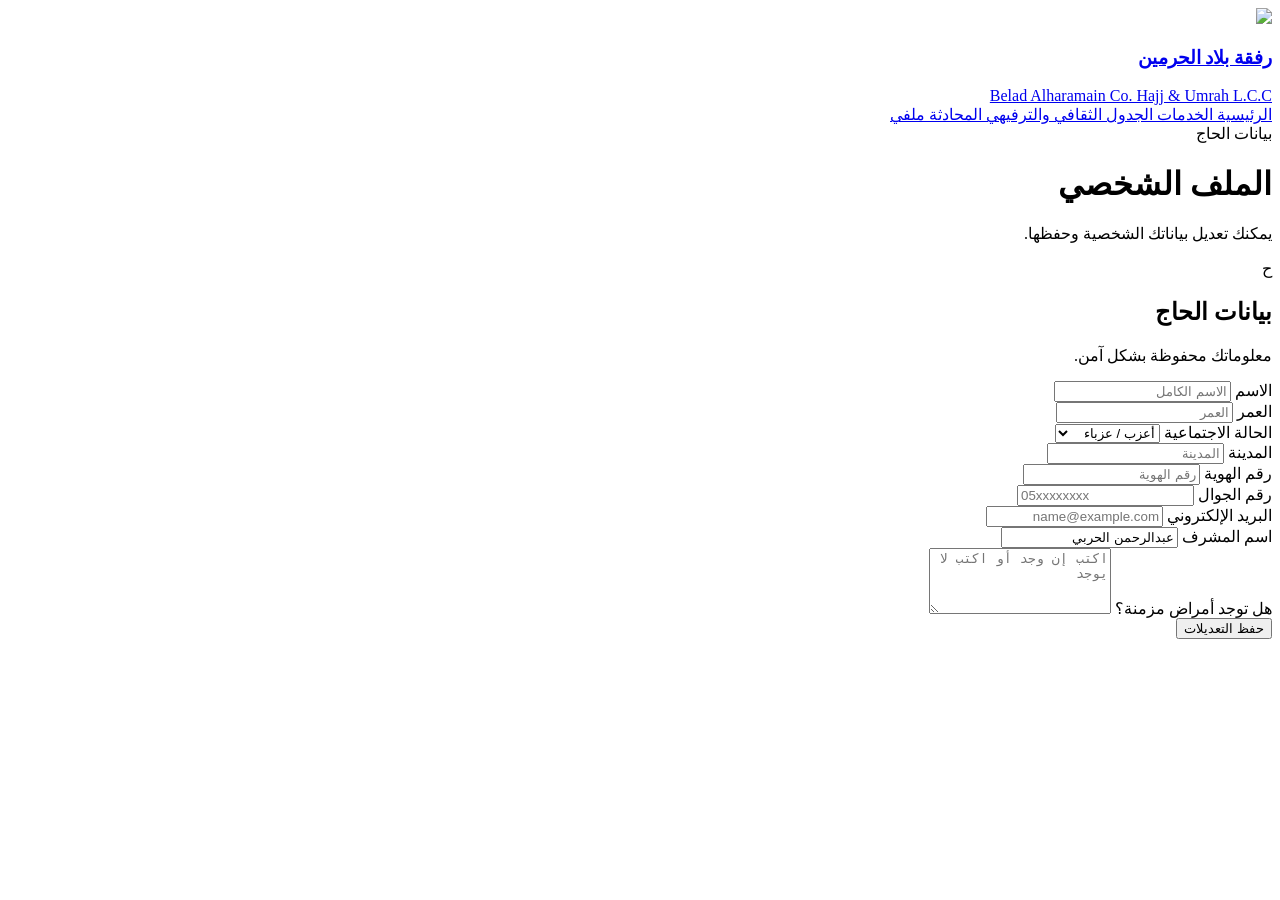
==== account.html @ a8fb135e "Add files via upload" ====
<!DOCTYPE html>
<html lang="ar" dir="rtl">

<head>

<meta charset="UTF-8">

<meta name="viewport"
content="width=device-width, initial-scale=1.0">

<title>ملفي الشخصي</title>

<link rel="stylesheet"
href="css/style.css">

</head>


<body>


<header class="navbar">

<div class="nav-container">

<a href="index.html"
class="logo-area">

<img src="images/logo.png">

<div>
<h3>رفقة بلاد الحرمين</h3>

<span>
Belad Alharamain Co. Hajj & Umrah L.C.C
</span>

</div>

</a>


<nav class="nav-links">

<a href="index.html">
الرئيسية
</a>

<a href="services.html">
الخدمات
</a>

<a href="schedule.html">
الجدول
</a>

<a href="cultural.html">
الثقافي والترفيهي
</a>

<a href="chat.html">
المحادثة
</a>

<a href="account.html"
class="active">
ملفي
</a>

</nav>

</div>

</header>



<main class="page-container">


<div class="page-heading">

<span>
بيانات الحاج
</span>

<h1>
الملف الشخصي
</h1>

<p>
يمكنك تعديل بياناتك الشخصية وحفظها.
</p>

</div>



<div class="profile-card">


<div class="profile-header">

<div class="profile-avatar">
ح
</div>

<div>

<h2>
بيانات الحاج
</h2>

<p>
معلوماتك محفوظة بشكل آمن.
</p>

</div>

</div>



<form id="profileForm">


<div class="form-grid">


<div>

<label>
الاسم
</label>

<input
type="text"
name="name"
placeholder="الاسم الكامل"
required
>

</div>



<div>

<label>
العمر
</label>

<input
type="number"
name="age"
placeholder="العمر"
>

</div>



<div>

<label>
الحالة الاجتماعية
</label>

<select name="marital">

<option>
أعزب / عزباء
</option>

<option>
متزوج / متزوجة
</option>

<option>
مطلق / مطلقة
</option>

<option>
أرمل / أرملة
</option>

</select>

</div>



<div>

<label>
المدينة
</label>

<input
type="text"
name="city"
placeholder="المدينة"
>

</div>



<div>

<label>
رقم الهوية
</label>

<input
type="text"
name="nationalId"
placeholder="رقم الهوية"
>

</div>



<div>

<label>
رقم الجوال
</label>

<input
type="tel"
name="phone"
placeholder="05xxxxxxxx"
>

</div>



<div>

<label>
البريد الإلكتروني
</label>

<input
type="email"
name="email"
placeholder="name@example.com"
>

</div>



<div>

<label>
اسم المشرف
</label>

<input
type="text"
name="supervisor"
value="عبدالرحمن الحربي"
>

</div>



<div class="full-field">

<label>
هل توجد أمراض مزمنة؟
</label>

<textarea
name="chronic"
rows="4"
placeholder="اكتب إن وجد أو اكتب لا يوجد"></textarea>

</div>


</div>



<button class="main-button"
type="submit">

حفظ التعديلات

</button>


</form>

</div>


</main>


<script src="js/app.js"></script>

</body>

</html>
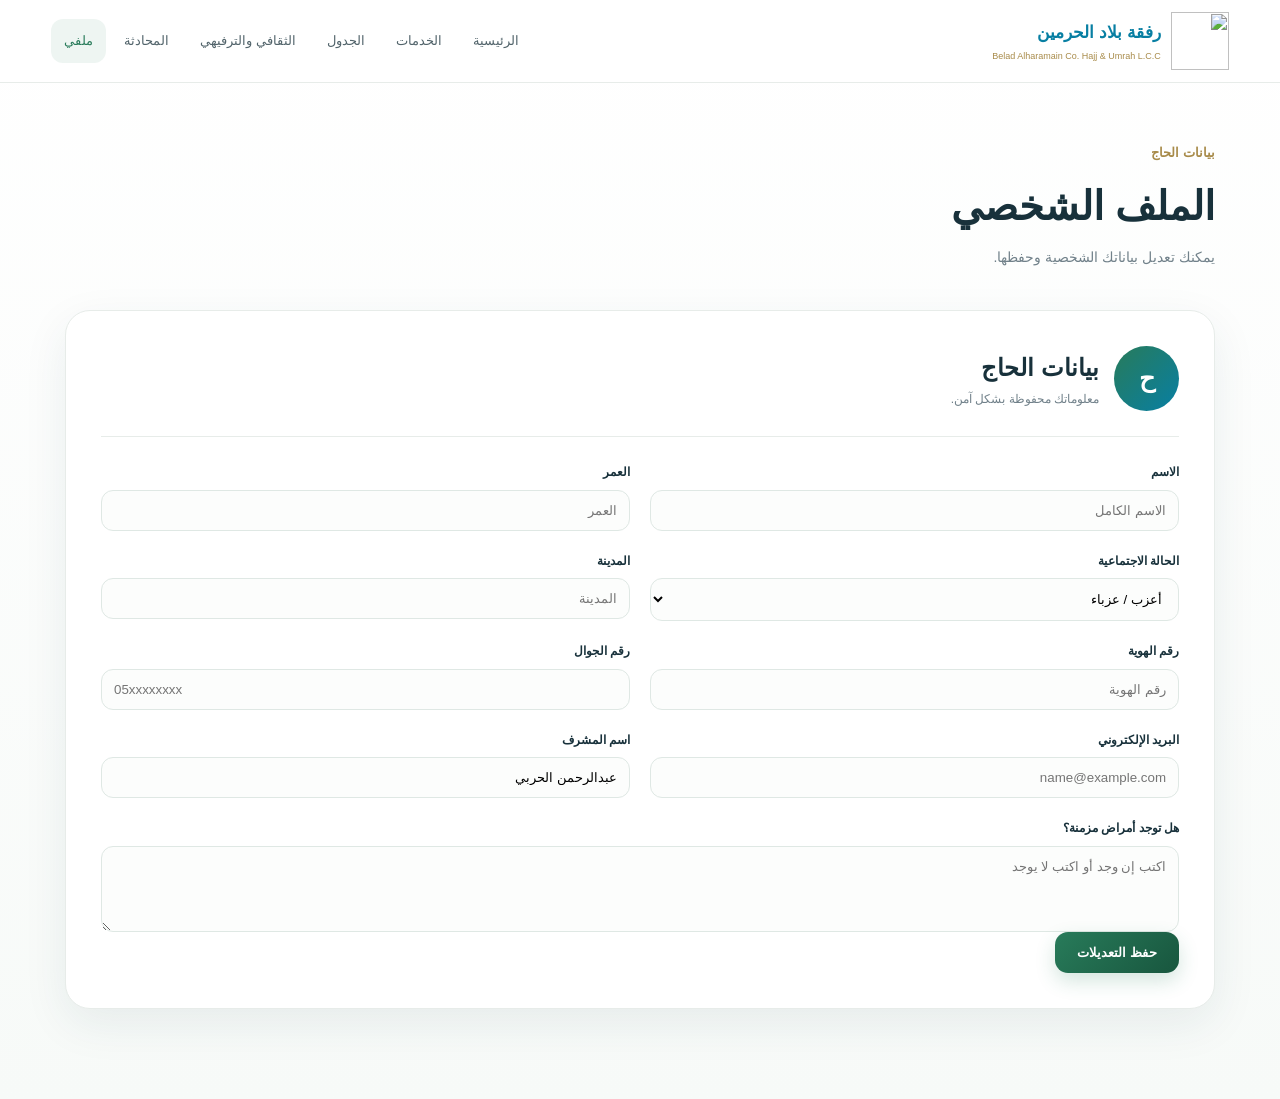
==== commit 4a2a5b78: "Update account.html" ====
--- a/account.html
+++ b/account.html
@@ -11,7 +11,7 @@
 <title>ملفي الشخصي</title>
 
 <link rel="stylesheet"
-href="css/style.css">
+href="style.css">
 
 </head>
 
@@ -308,4 +308,4 @@
 
 </body>
 
-</html>+</html>
--- a/style.css
+++ b/style.css
@@ -0,0 +1,3640 @@
+@import url('https://fonts.googleapis.com/css2?family=Cairo:wght@400;500;600;700;800&display=swap');
+
+
+:root {
+
+    --blue: #087fa3;
+    --blue-dark: #05637d;
+
+    --green: #287b5a;
+    --green-dark: #18563e;
+
+    --gold: #a88b4a;
+    --gold-light: #d7bd78;
+
+    --cream: #faf8f1;
+    --white: #ffffff;
+
+    --text: #18313b;
+    --muted: #71818a;
+
+    --border: #e7ece9;
+
+    --shadow:
+        0 15px 45px rgba(20, 70, 75, 0.08);
+
+    --radius: 22px;
+
+}
+
+
+
+* {
+
+    margin: 0;
+
+    padding: 0;
+
+    box-sizing: border-box;
+
+}
+
+
+
+html {
+
+    scroll-behavior: smooth;
+
+}
+
+
+
+body {
+
+    font-family: 'Cairo', sans-serif;
+
+    background:
+        linear-gradient(
+            180deg,
+            #ffffff 0%,
+            #f7faf8 100%
+        );
+
+    color: var(--text);
+
+    line-height: 1.8;
+
+}
+
+
+
+a {
+
+    text-decoration: none;
+
+    color: inherit;
+
+}
+
+
+
+button,
+input,
+textarea,
+select {
+
+    font-family: inherit;
+
+}
+
+
+
+button {
+
+    cursor: pointer;
+
+}
+
+
+
+/* =========================
+   TOP BAR
+========================= */
+
+.top-bar {
+
+    background:
+        linear-gradient(
+            90deg,
+            var(--green-dark),
+            var(--blue-dark)
+        );
+
+    color: white;
+
+    padding: 8px 6%;
+
+    display: flex;
+
+    justify-content: space-between;
+
+    font-size: 12px;
+
+}
+
+
+
+/* =========================
+   NAVBAR
+========================= */
+
+.navbar {
+
+    background:
+        rgba(255,255,255,.94);
+
+    backdrop-filter:
+        blur(15px);
+
+    border-bottom:
+        1px solid var(--border);
+
+    position: sticky;
+
+    top: 0;
+
+    z-index: 100;
+
+}
+
+
+
+.nav-container {
+
+    width: min(1250px, 92%);
+
+    margin: auto;
+
+    min-height: 82px;
+
+    display: flex;
+
+    align-items: center;
+
+    justify-content: space-between;
+
+    gap: 30px;
+
+}
+
+
+
+.logo-area {
+
+    display: flex;
+
+    align-items: center;
+
+    gap: 10px;
+
+    min-width: 260px;
+
+}
+
+
+
+.logo-area img {
+
+    width: 58px;
+
+    height: 58px;
+
+    object-fit: contain;
+
+}
+
+
+
+.logo-area h3 {
+
+    color: var(--blue);
+
+    font-size: 17px;
+
+}
+
+
+
+.logo-area span {
+
+    display: block;
+
+    color: var(--gold);
+
+    font-size: 9px;
+
+    direction: ltr;
+
+}
+
+
+
+.nav-links {
+
+    display: flex;
+
+    align-items: center;
+
+    gap: 5px;
+
+}
+
+
+
+.nav-links a {
+
+    padding: 10px 13px;
+
+    border-radius: 12px;
+
+    color: #52646b;
+
+    font-size: 13px;
+
+    transition: .25s;
+
+}
+
+
+
+.nav-links a:hover,
+.nav-links a.active {
+
+    background:
+        rgba(40,123,90,.08);
+
+    color: var(--green);
+
+}
+
+
+
+.profile-button {
+
+    background: var(--green);
+
+    color: white;
+
+    padding: 10px 17px;
+
+    border-radius: 12px;
+
+    font-size: 13px;
+
+}
+
+
+
+.menu-button {
+
+    display: none;
+
+    border: 0;
+
+    background: var(--green);
+
+    color: white;
+
+    border-radius: 12px;
+
+    padding: 8px 12px;
+
+    font-size: 20px;
+
+}
+
+
+
+/* =========================
+   HERO
+========================= */
+
+.hero {
+
+    width: min(1250px, 92%);
+
+    margin: 45px auto 70px;
+
+    min-height: 570px;
+
+    border-radius: 35px;
+
+    padding: 70px;
+
+    display: grid;
+
+    grid-template-columns: 1.4fr .8fr;
+
+    align-items: center;
+
+    gap: 60px;
+
+    overflow: hidden;
+
+    position: relative;
+
+    background:
+
+        radial-gradient(
+            circle at 85% 15%,
+            rgba(168,139,74,.22),
+            transparent 30%
+        ),
+
+        linear-gradient(
+            135deg,
+            #f5faf8,
+            #ffffff
+        );
+
+    border:
+        1px solid #e4ece8;
+
+}
+
+
+
+.hero::before {
+
+    content: "";
+
+    position: absolute;
+
+    width: 300px;
+
+    height: 300px;
+
+    border-radius: 50%;
+
+    border:
+        1px solid rgba(168,139,74,.18);
+
+    top: -100px;
+
+    left: -100px;
+
+}
+
+
+
+.hero-content {
+
+    position: relative;
+
+    z-index: 2;
+
+}
+
+
+
+.hero-badge {
+
+    display: inline-block;
+
+    background:
+        rgba(40,123,90,.09);
+
+    color: var(--green);
+
+    padding: 7px 15px;
+
+    border-radius: 30px;
+
+    font-size: 12px;
+
+    font-weight: 700;
+
+    margin-bottom: 18px;
+
+}
+
+
+
+.hero h1 {
+
+    font-size: clamp(40px, 5vw, 68px);
+
+    line-height: 1.25;
+
+    color: var(--text);
+
+    margin-bottom: 20px;
+
+    letter-spacing: -2px;
+
+}
+
+
+
+.hero h1 span {
+
+    color: var(--blue);
+
+}
+
+
+
+.hero p {
+
+    color: var(--muted);
+
+    max-width: 650px;
+
+    font-size: 16px;
+
+}
+
+
+
+.hero-buttons {
+
+    display: flex;
+
+    gap: 12px;
+
+    margin-top: 30px;
+
+}
+
+
+
+.main-button,
+.secondary-button,
+.green-button,
+.gold-button,
+.light-button {
+
+    display: inline-flex;
+
+    align-items: center;
+
+    justify-content: center;
+
+    border: 0;
+
+    padding: 13px 22px;
+
+    border-radius: 13px;
+
+    font-size: 13px;
+
+    font-weight: 700;
+
+    transition: .25s;
+
+}
+
+
+
+.main-button {
+
+    background:
+        linear-gradient(
+            135deg,
+            var(--green),
+            var(--green-dark)
+        );
+
+    color: white;
+
+    box-shadow:
+        0 8px 20px rgba(40,123,90,.2);
+
+}
+
+
+
+.main-button:hover {
+
+    transform: translateY(-3px);
+
+    box-shadow:
+        0 13px 25px rgba(40,123,90,.25);
+
+}
+
+
+
+.secondary-button {
+
+    border:
+        1px solid #dce7e3;
+
+    background: white;
+
+    color: var(--green);
+
+}
+
+
+
+.green-button {
+
+    background: var(--green);
+
+    color: white;
+
+    width: 100%;
+
+}
+
+
+
+.gold-button {
+
+    background: var(--gold);
+
+    color: white;
+
+}
+
+
+
+.light-button {
+
+    background: #edf6f3;
+
+    color: var(--green);
+
+}
+
+
+
+/* =========================
+   HERO CARD
+========================= */
+
+.hero-card {
+
+    background: white;
+
+    border:
+        1px solid #e9eeec;
+
+    box-shadow:
+        var(--shadow);
+
+    border-radius: 30px;
+
+    padding: 35px;
+
+    text-align: center;
+
+    position: relative;
+
+}
+
+
+
+.hero-circle {
+
+    width: 150px;
+
+    height: 150px;
+
+    margin: auto;
+
+    border-radius: 50%;
+
+    background:
+        #f7f5ed;
+
+    display: flex;
+
+    align-items: center;
+
+    justify-content: center;
+
+    border:
+        1px solid rgba(168,139,74,.35);
+
+}
+
+
+
+.hero-circle img {
+
+    width: 125px;
+
+}
+
+
+
+.small-badge {
+
+    display: inline-block;
+
+    background: #eef7f3;
+
+    color: var(--green);
+
+    padding: 5px 12px;
+
+    border-radius: 30px;
+
+    font-size: 11px;
+
+    margin-top: 18px;
+
+}
+
+
+
+.hero-card h2 {
+
+    margin-top: 10px;
+
+    color: var(--green);
+
+}
+
+
+
+.hero-card p {
+
+    font-size: 13px;
+
+    color: var(--muted);
+
+    margin: 10px 0 20px;
+
+}
+
+
+
+.statistics {
+
+    display: flex;
+
+    gap: 10px;
+
+    margin-top: 35px;
+
+}
+
+
+
+.stat-box {
+
+    background: white;
+
+    border:
+        1px solid var(--border);
+
+    padding: 10px 17px;
+
+    border-radius: 15px;
+
+}
+
+
+
+.stat-box strong {
+
+    display: block;
+
+    color: var(--blue);
+
+    font-size: 20px;
+
+}
+
+
+
+.stat-box span {
+
+    color: var(--muted);
+
+    font-size: 10px;
+
+}
+
+
+
+/* =========================
+   SECTIONS
+========================= */
+
+.section {
+
+    width: min(1250px, 92%);
+
+    margin: 90px auto;
+
+}
+
+
+
+.section-title {
+
+    display: flex;
+
+    align-items: end;
+
+    justify-content: space-between;
+
+    gap: 30px;
+
+    margin-bottom: 35px;
+
+}
+
+
+
+.section-title span,
+.page-heading > span {
+
+    color: var(--gold);
+
+    font-size: 13px;
+
+    font-weight: 800;
+
+}
+
+
+
+.section-title h2 {
+
+    font-size: 31px;
+
+    color: var(--text);
+
+}
+
+
+
+.section-title p {
+
+    color: var(--muted);
+
+    font-size: 13px;
+
+}
+
+
+
+/* =========================
+   SERVICE CARDS
+========================= */
+
+.services-grid {
+
+    display: grid;
+
+    grid-template-columns:
+        repeat(3, 1fr);
+
+    gap: 18px;
+
+}
+
+
+
+.service-card {
+
+    background: white;
+
+    border:
+        1px solid var(--border);
+
+    border-radius: var(--radius);
+
+    padding: 28px;
+
+    transition: .3s;
+
+    position: relative;
+
+    overflow: hidden;
+
+}
+
+
+
+.service-card::after {
+
+    content: "";
+
+    position: absolute;
+
+    width: 100px;
+
+    height: 100px;
+
+    border-radius: 50%;
+
+    background:
+        rgba(8,127,163,.05);
+
+    left: -30px;
+
+    bottom: -30px;
+
+}
+
+
+
+.service-card:hover {
+
+    transform:
+        translateY(-7px);
+
+    box-shadow:
+        var(--shadow);
+
+    border-color:
+        rgba(40,123,90,.2);
+
+}
+
+
+
+.service-icon {
+
+    width: 55px;
+
+    height: 55px;
+
+    border-radius: 16px;
+
+    background: #eef7f4;
+
+    display: flex;
+
+    align-items: center;
+
+    justify-content: center;
+
+    font-size: 25px;
+
+    margin-bottom: 18px;
+
+}
+
+
+
+.service-card h3 {
+
+    font-size: 18px;
+
+    margin-bottom: 8px;
+
+}
+
+
+
+.service-card p {
+
+    color: var(--muted);
+
+    font-size: 13px;
+
+    margin-bottom: 15px;
+
+}
+
+
+
+.service-card a {
+
+    color: var(--blue);
+
+    font-weight: 700;
+
+    font-size: 12px;
+
+}
+
+
+
+/* =========================
+   PACKAGES
+========================= */
+
+.packages-section {
+
+    background:
+        linear-gradient(
+            135deg,
+            #f3f8f6,
+            #fbfaf5
+        );
+
+    padding: 55px;
+
+    border-radius: 32px;
+
+}
+
+
+
+.packages-grid {
+
+    display: grid;
+
+    grid-template-columns:
+        repeat(3, 1fr);
+
+    gap: 20px;
+
+}
+
+
+
+.package-card {
+
+    background: white;
+
+    border:
+        1px solid #e5eae7;
+
+    border-radius: 25px;
+
+    padding: 30px;
+
+    position: relative;
+
+    transition: .3s;
+
+}
+
+
+
+.package-card:hover {
+
+    transform:
+        translateY(-7px);
+
+    box-shadow:
+        var(--shadow);
+
+}
+
+
+
+.featured-package {
+
+    border:
+        2px solid var(--gold);
+
+    transform:
+        translateY(-8px);
+
+}
+
+
+
+.featured-package:hover {
+
+    transform:
+        translateY(-14px);
+
+}
+
+
+
+.package-tag {
+
+    display: inline-block;
+
+    color: var(--green);
+
+    background: #edf7f3;
+
+    padding: 5px 11px;
+
+    border-radius: 20px;
+
+    font-size: 10px;
+
+}
+
+
+
+.featured-label {
+
+    position: absolute;
+
+    top: 18px;
+
+    left: 18px;
+
+    color: var(--gold);
+
+    font-size: 10px;
+
+    font-weight: 800;
+
+}
+
+
+
+.package-card h3 {
+
+    font-size: 23px;
+
+    margin: 18px 0;
+
+}
+
+
+
+.package-price {
+
+    font-size: 32px;
+
+    font-weight: 800;
+
+    color: var(--blue);
+
+    margin-bottom: 20px;
+
+}
+
+
+
+.package-price small {
+
+    font-size: 12px;
+
+    color: var(--muted);
+
+}
+
+
+
+.package-card ul {
+
+    list-style: none;
+
+    color: var(--muted);
+
+    font-size: 13px;
+
+}
+
+
+
+.package-card li {
+
+    padding: 7px 0;
+
+}
+
+
+
+.package-button {
+
+    display: block;
+
+    text-align: center;
+
+    background: #f0f6f4;
+
+    color: var(--green);
+
+    border-radius: 12px;
+
+    padding: 11px;
+
+    margin-top: 20px;
+
+    font-size: 12px;
+
+    font-weight: 700;
+
+}
+
+
+
+.main-package-button {
+
+    background: var(--green);
+
+    color: white;
+
+}
+
+
+
+/* =========================
+   PAGE
+========================= */
+
+.page-container {
+
+    width: min(1150px, 92%);
+
+    margin: 55px auto 90px;
+
+}
+
+
+
+.page-heading {
+
+    margin-bottom: 40px;
+
+}
+
+
+
+.page-heading h1 {
+
+    font-size: 40px;
+
+    margin: 3px 0;
+
+}
+
+
+
+.page-heading p {
+
+    color: var(--muted);
+
+    font-size: 14px;
+
+}
+
+
+
+/* =========================
+   LARGE SERVICES
+========================= */
+
+.service-large-grid {
+
+    display: grid;
+
+    grid-template-columns:
+        repeat(3, 1fr);
+
+    gap: 20px;
+
+}
+
+
+
+.service-large-card {
+
+    background: white;
+
+    border:
+        1px solid var(--border);
+
+    border-radius: 25px;
+
+    padding: 28px;
+
+    transition: .3s;
+
+}
+
+
+
+.service-large-card:hover {
+
+    transform:
+        translateY(-7px);
+
+    box-shadow:
+        var(--shadow);
+
+}
+
+
+
+.large-icon {
+
+    width: 65px;
+
+    height: 65px;
+
+    border-radius: 20px;
+
+    background: #f0f7f4;
+
+    display: flex;
+
+    align-items: center;
+
+    justify-content: center;
+
+    font-size: 30px;
+
+    margin-bottom: 20px;
+
+}
+
+
+
+.service-large-card h2 {
+
+    font-size: 20px;
+
+}
+
+
+
+.service-large-card p {
+
+    color: var(--muted);
+
+    font-size: 13px;
+
+    min-height: 80px;
+
+}
+
+
+
+.service-large-card button,
+.service-large-card > a {
+
+    display: block;
+
+    width: 100%;
+
+    border: 0;
+
+    background: #edf6f3;
+
+    color: var(--green);
+
+    padding: 11px;
+
+    border-radius: 12px;
+
+    text-align: center;
+
+    font-weight: 700;
+
+    font-size: 12px;
+
+}
+
+
+
+/* =========================
+   TIMELINE
+========================= */
+
+.journey-progress {
+
+    background: white;
+
+    padding: 28px;
+
+    border-radius: 25px;
+
+    border: 1px solid var(--border);
+
+    margin-bottom: 45px;
+
+}
+
+
+
+.progress-top {
+
+    display: flex;
+
+    justify-content: space-between;
+
+    align-items: center;
+
+}
+
+
+
+.progress-top span {
+
+    color: var(--gold);
+
+    font-size: 12px;
+
+}
+
+
+
+.progress-top h2 {
+
+    font-size: 18px;
+
+}
+
+
+
+.progress-top strong {
+
+    color: var(--green);
+
+    font-size: 28px;
+
+}
+
+
+
+.progress-line {
+
+    height: 8px;
+
+    background: #edf0ee;
+
+    border-radius: 20px;
+
+    margin: 20px 0;
+
+    overflow: hidden;
+
+}
+
+
+
+.progress-line span {
+
+    display: block;
+
+    height: 100%;
+
+    background:
+        linear-gradient(
+            90deg,
+            var(--blue),
+            var(--green)
+        );
+
+    border-radius: 20px;
+
+}
+
+
+
+.journey-steps {
+
+    display: flex;
+
+    justify-content: space-between;
+
+}
+
+
+
+.journey-step {
+
+    text-align: center;
+
+    color: var(--muted);
+
+    font-size: 11px;
+
+}
+
+
+
+.journey-step div {
+
+    width: 30px;
+
+    height: 30px;
+
+    border-radius: 50%;
+
+    background: #edf1ef;
+
+    display: flex;
+
+    align-items: center;
+
+    justify-content: center;
+
+    margin: auto auto 5px;
+
+}
+
+
+
+.journey-step.done div,
+.active-step div {
+
+    background: var(--green);
+
+    color: white;
+
+}
+
+
+
+.timeline {
+
+    position: relative;
+
+    max-width: 850px;
+
+    margin: auto;
+
+}
+
+
+
+.timeline::before {
+
+    content: "";
+
+    position: absolute;
+
+    right: 19px;
+
+    top: 10px;
+
+    bottom: 10px;
+
+    width: 2px;
+
+    background: #dce8e4;
+
+}
+
+
+
+.timeline-item {
+
+    display: flex;
+
+    gap: 25px;
+
+    margin-bottom: 30px;
+
+    position: relative;
+
+}
+
+
+
+.timeline-dot {
+
+    min-width: 40px;
+
+    height: 40px;
+
+    border-radius: 50%;
+
+    background: white;
+
+    border: 2px solid #dce8e4;
+
+    display: flex;
+
+    align-items: center;
+
+    justify-content: center;
+
+    z-index: 2;
+
+}
+
+
+
+.timeline-item.completed .timeline-dot {
+
+    background: var(--green);
+
+    border-color: var(--green);
+
+    color: white;
+
+}
+
+
+
+.timeline-item.current .timeline-dot {
+
+    background: var(--gold);
+
+    border-color: var(--gold);
+
+    color: white;
+
+}
+
+
+
+.timeline-content {
+
+    flex: 1;
+
+    background: white;
+
+    border: 1px solid var(--border);
+
+    border-radius: 20px;
+
+    padding: 20px;
+
+}
+
+
+
+.timeline-time {
+
+    color: var(--gold);
+
+    font-size: 12px;
+
+    font-weight: 800;
+
+}
+
+
+
+.timeline-content h3 {
+
+    font-size: 18px;
+
+}
+
+
+
+.timeline-content p {
+
+    color: var(--muted);
+
+    font-size: 13px;
+
+}
+
+
+
+.timeline-tag {
+
+    display: inline-block;
+
+    background: #edf6f3;
+
+    color: var(--green);
+
+    border-radius: 20px;
+
+    padding: 3px 10px;
+
+    font-size: 10px;
+
+}
+
+
+
+.current-tag {
+
+    background: #fbf3df;
+
+    color: var(--gold);
+
+}
+
+
+
+.timeline-link {
+
+    color: var(--blue);
+
+    font-size: 12px;
+
+    font-weight: 700;
+
+}
+
+
+
+/* =========================
+   CHAT
+========================= */
+
+.chat-container {
+
+    background: white;
+
+    border: 1px solid var(--border);
+
+    border-radius: 25px;
+
+    overflow: hidden;
+
+    display: grid;
+
+    grid-template-columns: 280px 1fr;
+
+    min-height: 620px;
+
+    box-shadow: var(--shadow);
+
+}
+
+
+
+.chat-sidebar {
+
+    border-left: 1px solid var(--border);
+
+    background: #f8faf9;
+
+}
+
+
+
+.chat-person {
+
+    display: flex;
+
+    align-items: center;
+
+    gap: 12px;
+
+    padding: 20px;
+
+    border-bottom: 1px solid var(--border);
+
+    cursor: pointer;
+
+}
+
+
+
+.chat-person:hover,
+.active-chat {
+
+    background: white;
+
+}
+
+
+
+.person-avatar {
+
+    width: 45px;
+
+    height: 45px;
+
+    border-radius: 50%;
+
+    background: #edf6f3;
+
+    display: flex;
+
+    align-items: center;
+
+    justify-content: center;
+
+}
+
+
+
+.chat-person strong {
+
+    display: block;
+
+    font-size: 13px;
+
+}
+
+
+
+.chat-person small {
+
+    color: var(--muted);
+
+    font-size: 10px;
+
+}
+
+
+
+.chat-window {
+
+    display: flex;
+
+    flex-direction: column;
+
+}
+
+
+
+.chat-header {
+
+    padding: 18px 25px;
+
+    border-bottom: 1px solid var(--border);
+
+    display: flex;
+
+    align-items: center;
+
+    gap: 12px;
+
+}
+
+
+
+.chat-header strong {
+
+    display: block;
+
+}
+
+
+
+.chat-header small {
+
+    color: var(--green);
+
+    font-size: 10px;
+
+}
+
+
+
+.messages {
+
+    flex: 1;
+
+    padding: 25px;
+
+    overflow-y: auto;
+
+    background:
+        radial-gradient(
+            circle at 10% 20%,
+            #f2f8f5,
+            transparent 25%
+        );
+
+}
+
+
+
+.message {
+
+    max-width: 70%;
+
+    padding: 12px 16px;
+
+    border-radius: 18px;
+
+    margin-bottom: 15px;
+
+    font-size: 13px;
+
+    animation:
+        messageIn .3s ease;
+
+}
+
+
+
+@keyframes messageIn {
+
+    from {
+
+        opacity: 0;
+
+        transform: translateY(10px);
+
+    }
+
+    to {
+
+        opacity: 1;
+
+        transform: translateY(0);
+
+    }
+
+}
+
+
+
+.bot-message {
+
+    background: white;
+
+    border: 1px solid var(--border);
+
+    border-bottom-right-radius: 5px;
+
+}
+
+
+
+.user-message {
+
+    background: var(--green);
+
+    color: white;
+
+    margin-right: auto;
+
+    border-bottom-left-radius: 5px;
+
+}
+
+
+
+.chat-input {
+
+    display: flex;
+
+    gap: 10px;
+
+    padding: 18px;
+
+    border-top: 1px solid var(--border);
+
+}
+
+
+
+.chat-input input {
+
+    flex: 1;
+
+    border: 1px solid #dfe7e4;
+
+    padding: 12px 15px;
+
+    border-radius: 13px;
+
+    outline: none;
+
+}
+
+
+
+.chat-input input:focus {
+
+    border-color: var(--green);
+
+}
+
+
+
+.chat-input button {
+
+    background: var(--green);
+
+    color: white;
+
+    border: 0;
+
+    padding: 0 25px;
+
+    border-radius: 13px;
+
+}
+
+
+
+/* =========================
+   CULTURAL
+========================= */
+
+.cultural-layout {
+
+    display: grid;
+
+    grid-template-columns: 1.5fr .7fr;
+
+    gap: 25px;
+
+}
+
+
+
+.quiz-card,
+.lottery-card {
+
+    background: white;
+
+    border: 1px solid var(--border);
+
+    border-radius: 25px;
+
+    padding: 30px;
+
+}
+
+
+
+.quiz-title span {
+
+    color: var(--gold);
+
+    font-size: 12px;
+
+    font-weight: 800;
+
+}
+
+
+
+.quiz-title h2 {
+
+    font-size: 27px;
+
+    margin-bottom: 25px;
+
+}
+
+
+
+.question-box {
+
+    border: 1px solid var(--border);
+
+    border-radius: 18px;
+
+    padding: 20px;
+
+    margin-bottom: 15px;
+
+}
+
+
+
+.question-box > span {
+
+    color: var(--blue);
+
+    font-size: 11px;
+
+    font-weight: 800;
+
+}
+
+
+
+.question-box h3 {
+
+    font-size: 15px;
+
+    margin: 5px 0 15px;
+
+}
+
+
+
+.question-box label {
+
+    display: block;
+
+    background: #fafcfb;
+
+    border: 1px solid #eef2f0;
+
+    padding: 10px 12px;
+
+    border-radius: 10px;
+
+    margin-top: 7px;
+
+    font-size: 12px;
+
+    cursor: pointer;
+
+}
+
+
+
+.question-box label:hover {
+
+    border-color: var(--green);
+
+    background: #f3f9f6;
+
+}
+
+
+
+.question-box input {
+
+    accent-color: var(--green);
+
+}
+
+
+
+.quiz-result {
+
+    margin-top: 15px;
+
+}
+
+
+
+.result-success {
+
+    padding: 18px;
+
+    border-radius: 15px;
+
+    background: #eef8f2;
+
+    color: var(--green);
+
+}
+
+
+
+.lottery-card {
+
+    text-align: center;
+
+    background:
+        linear-gradient(
+            150deg,
+            #fffdf7,
+            #f6f8f5
+        );
+
+}
+
+
+
+.lottery-card > span {
+
+    color: var(--gold);
+
+    font-weight: 800;
+
+    font-size: 12px;
+
+}
+
+
+
+.lottery-card h2 {
+
+    margin-top: 10px;
+
+}
+
+
+
+.lottery-card p {
+
+    color: var(--muted);
+
+    font-size: 13px;
+
+}
+
+
+
+.lottery-number {
+
+    width: 150px;
+
+    height: 150px;
+
+    border-radius: 50%;
+
+    background: white;
+
+    border: 5px solid #e7d8aa;
+
+    display: flex;
+
+    align-items: center;
+
+    justify-content: center;
+
+    margin: 30px auto;
+
+    font-size: 35px;
+
+    font-weight: 800;
+
+    color: var(--green);
+
+}
+
+
+
+.winner-message {
+
+    display: none;
+
+    margin-top: 20px;
+
+    padding: 20px;
+
+    border-radius: 18px;
+
+    background: #eef8f2;
+
+    color: var(--green);
+
+}
+
+
+
+.show-winner {
+
+    display: block;
+
+    animation: winner .5s ease;
+
+}
+
+
+
+@keyframes winner {
+
+    from {
+
+        opacity: 0;
+
+        transform: scale(.8);
+
+    }
+
+    to {
+
+        opacity: 1;
+
+        transform: scale(1);
+
+    }
+
+}
+
+
+
+/* =========================
+   PROFILE
+========================= */
+
+.profile-card {
+
+    background: white;
+
+    border: 1px solid var(--border);
+
+    border-radius: 25px;
+
+    padding: 35px;
+
+    box-shadow: var(--shadow);
+
+}
+
+
+
+.profile-header {
+
+    display: flex;
+
+    align-items: center;
+
+    gap: 15px;
+
+    padding-bottom: 25px;
+
+    border-bottom: 1px solid var(--border);
+
+    margin-bottom: 25px;
+
+}
+
+
+
+.profile-avatar {
+
+    width: 65px;
+
+    height: 65px;
+
+    border-radius: 50%;
+
+    background:
+        linear-gradient(
+            135deg,
+            var(--green),
+            var(--blue)
+        );
+
+    color: white;
+
+    display: flex;
+
+    align-items: center;
+
+    justify-content: center;
+
+    font-size: 25px;
+
+    font-weight: 800;
+
+}
+
+
+
+.profile-header p {
+
+    color: var(--muted);
+
+    font-size: 12px;
+
+}
+
+
+
+.form-grid {
+
+    display: grid;
+
+    grid-template-columns:
+        repeat(2, 1fr);
+
+    gap: 20px;
+
+}
+
+
+
+.form-grid > div {
+
+    display: flex;
+
+    flex-direction: column;
+
+}
+
+
+
+.full-field {
+
+    grid-column: 1 / -1;
+
+}
+
+
+
+label {
+
+    font-size: 12px;
+
+    font-weight: 700;
+
+    margin-bottom: 6px;
+
+}
+
+
+
+input,
+textarea,
+select {
+
+    border: 1px solid #dfe8e4;
+
+    border-radius: 12px;
+
+    padding: 12px;
+
+    outline: none;
+
+    background: #fcfdfc;
+
+}
+
+
+
+input:focus,
+textarea:focus,
+select:focus {
+
+    border-color: var(--green);
+
+    box-shadow:
+        0 0 0 3px rgba(40,123,90,.07);
+
+}
+
+
+
+/* =========================
+   HOUSING
+========================= */
+
+.housing-hero {
+
+    background:
+        linear-gradient(
+            135deg,
+            var(--green-dark),
+            var(--blue-dark)
+        );
+
+    color: white;
+
+    border-radius: 28px;
+
+    padding: 40px;
+
+    display: flex;
+
+    align-items: center;
+
+    justify-content: space-between;
+
+    margin-bottom: 25px;
+
+}
+
+
+
+.status-pill {
+
+    background:
+        rgba(255,255,255,.14);
+
+    padding: 5px 12px;
+
+    border-radius: 30px;
+
+    font-size: 11px;
+
+}
+
+
+
+.housing-main h2 {
+
+    font-size: 32px;
+
+    margin-top: 15px;
+
+}
+
+
+
+.housing-main p {
+
+    opacity: .8;
+
+}
+
+
+
+.housing-details {
+
+    display: flex;
+
+    gap: 45px;
+
+    margin-top: 25px;
+
+}
+
+
+
+.housing-details span {
+
+    display: block;
+
+    opacity: .65;
+
+    font-size: 11px;
+
+}
+
+
+
+.housing-icon {
+
+    font-size: 90px;
+
+    opacity: .8;
+
+}
+
+
+
+.info-grid {
+
+    display: grid;
+
+    grid-template-columns:
+        repeat(4, 1fr);
+
+    gap: 15px;
+
+}
+
+
+
+.info-card {
+
+    background: white;
+
+    border: 1px solid var(--border);
+
+    border-radius: 20px;
+
+    padding: 22px;
+
+}
+
+
+
+.info-card-icon {
+
+    font-size: 25px;
+
+}
+
+
+
+.info-card h3 {
+
+    font-size: 14px;
+
+}
+
+
+
+.info-card p {
+
+    color: var(--muted);
+
+    font-size: 11px;
+
+}
+
+
+
+/* =========================
+   NOTIFICATIONS
+========================= */
+
+.notifications-list {
+
+    max-width: 850px;
+
+    margin: auto;
+
+}
+
+
+
+.notification {
+
+    background: white;
+
+    border: 1px solid var(--border);
+
+    border-radius: 20px;
+
+    padding: 20px;
+
+    display: flex;
+
+    align-items: center;
+
+    gap: 15px;
+
+    margin-bottom: 12px;
+
+    position: relative;
+
+}
+
+
+
+.notification:hover {
+
+    box-shadow: var(--shadow);
+
+}
+
+
+
+.notification.unread {
+
+    border-right:
+        4px solid var(--green);
+
+}
+
+
+
+.notification-icon {
+
+    min-width: 50px;
+
+    height: 50px;
+
+    border-radius: 15px;
+
+    background: #eef7f4;
+
+    display: flex;
+
+    align-items: center;
+
+    justify-content: center;
+
+    font-size: 23px;
+
+}
+
+
+
+.notification-content span {
+
+    color: var(--gold);
+
+    font-size: 10px;
+
+}
+
+
+
+.notification-content h3 {
+
+    font-size: 15px;
+
+}
+
+
+
+.notification-content p {
+
+    color: var(--muted);
+
+    font-size: 12px;
+
+}
+
+
+
+.notification-dot {
+
+    width: 8px;
+
+    height: 8px;
+
+    background: var(--green);
+
+    border-radius: 50%;
+
+    margin-right: auto;
+
+}
+
+
+
+/* =========================
+   EXPENSES
+========================= */
+
+.financial-cards {
+
+    display: grid;
+
+    grid-template-columns:
+        repeat(3, 1fr);
+
+    gap: 15px;
+
+    margin-bottom: 25px;
+
+}
+
+
+
+.financial-cards > div {
+
+    background: white;
+
+    border: 1px solid var(--border);
+
+    border-radius: 20px;
+
+    padding: 22px;
+
+}
+
+
+
+.financial-cards span {
+
+    color: var(--muted);
+
+    font-size: 11px;
+
+    display: block;
+
+}
+
+
+
+.financial-cards strong {
+
+    color: var(--green);
+
+    font-size: 25px;
+
+}
+
+
+
+.table-container {
+
+    background: white;
+
+    border: 1px solid var(--border);
+
+    border-radius: 20px;
+
+    overflow-x: auto;
+
+    margin-top: 20px;
+
+}
+
+
+
+table {
+
+    width: 100%;
+
+    border-collapse: collapse;
+
+    min-width: 750px;
+
+}
+
+
+
+th,
+td {
+
+    padding: 15px;
+
+    text-align: right;
+
+    border-bottom: 1px solid #edf1ef;
+
+    font-size: 12px;
+
+}
+
+
+
+th {
+
+    background: #f5f8f6;
+
+    color: var(--green);
+
+}
+
+
+
+.table-status {
+
+    color: var(--green);
+
+    background: #eaf6f0;
+
+    border-radius: 20px;
+
+    padding: 4px 9px;
+
+}
+
+
+
+/* =========================
+   MODAL
+========================= */
+
+.modal {
+
+    position: fixed;
+
+    inset: 0;
+
+    background:
+        rgba(10,30,30,.55);
+
+    backdrop-filter:
+        blur(5px);
+
+    display: none;
+
+    align-items: center;
+
+    justify-content: center;
+
+    padding: 20px;
+
+    z-index: 1000;
+
+}
+
+
+
+.modal.show {
+
+    display: flex;
+
+}
+
+
+
+.modal-content {
+
+    background: white;
+
+    width: min(500px, 100%);
+
+    max-height: 90vh;
+
+    overflow-y: auto;
+
+    border-radius: 25px;
+
+    padding: 30px;
+
+    position: relative;
+
+    animation:
+        modalIn .3s ease;
+
+}
+
+
+
+@keyframes modalIn {
+
+    from {
+
+        opacity: 0;
+
+        transform: translateY(20px);
+
+    }
+
+    to {
+
+        opacity: 1;
+
+        transform: translateY(0);
+
+    }
+
+}
+
+
+
+.close-modal {
+
+    position: absolute;
+
+    left: 20px;
+
+    top: 20px;
+
+    border: 0;
+
+    background: #f1f4f2;
+
+    width: 35px;
+
+    height: 35px;
+
+    border-radius: 50%;
+
+    font-size: 20px;
+
+}
+
+
+
+.modal-content h2 {
+
+    margin-bottom: 20px;
+
+}
+
+
+
+.modal-content label {
+
+    display: block;
+
+    margin-top: 12px;
+
+}
+
+
+
+.modal-content input,
+.modal-content select,
+.modal-content textarea {
+
+    width: 100%;
+
+}
+
+
+
+.receipt-box {
+
+    border: 2px dashed #dce8e3;
+
+    background: #f8fbf9;
+
+    border-radius: 15px;
+
+    text-align: center;
+
+    padding: 20px;
+
+    margin: 15px 0;
+
+    color: var(--muted);
+
+    font-size: 12px;
+
+}
+
+
+
+/* =========================
+   TOAST
+========================= */
+
+.toast-message {
+
+    position: fixed;
+
+    bottom: 25px;
+
+    left: 50%;
+
+    transform:
+        translate(-50%, 100px);
+
+    background:
+        #173e34;
+
+    color: white;
+
+    padding: 13px 22px;
+
+    border-radius: 14px;
+
+    z-index: 3000;
+
+    opacity: 0;
+
+    transition: .3s;
+
+    box-shadow:
+        0 10px 30px rgba(0,0,0,.18);
+
+    font-size: 12px;
+
+}
+
+
+
+.toast-show {
+
+    opacity: 1;
+
+    transform:
+        translate(-50%, 0);
+
+}
+
+
+
+/* =========================
+   LOGIN
+========================= */
+
+.login-page {
+
+    min-height: 100vh;
+
+    background:
+        linear-gradient(
+            135deg,
+            #edf6f2,
+            #faf8f1
+        );
+
+}
+
+
+
+.login-layout {
+
+    min-height: 100vh;
+
+    display: grid;
+
+    grid-template-columns:
+        1fr 1fr;
+
+}
+
+
+
+.login-brand {
+
+    background:
+        linear-gradient(
+            150deg,
+            var(--green-dark),
+            var(--blue-dark)
+        );
+
+    color: white;
+
+    padding: 70px;
+
+    display: flex;
+
+    flex-direction: column;
+
+    justify-content: center;
+
+}
+
+
+
+.login-logo {
+
+    width: 130px;
+
+    height: 130px;
+
+    background: white;
+
+    border-radius: 50%;
+
+    display: flex;
+
+    align-items: center;
+
+    justify-content: center;
+
+    margin-bottom: 30px;
+
+}
+
+
+
+.login-logo img {
+
+    width: 110px;
+
+}
+
+
+
+.login-brand h1 {
+
+    font-size: 40px;
+
+}
+
+
+
+.login-brand > p {
+
+    opacity: .8;
+
+    margin-bottom: 35px;
+
+}
+
+
+
+.login-feature {
+
+    margin-top: 12px;
+
+    font-size: 14px;
+
+}
+
+
+
+.login-feature span {
+
+    color: var(--gold-light);
+
+    margin-left: 8px;
+
+}
+
+
+
+.login-box {
+
+    background: white;
+
+    margin: auto;
+
+    width: min(500px, 85%);
+
+    padding: 45px;
+
+    border-radius: 28px;
+
+    box-shadow:
+        0 25px 70px rgba(20,70,70,.12);
+
+}
+
+
+
+.login-heading span {
+
+    color: var(--gold);
+
+    font-size: 12px;
+
+    font-weight: 800;
+
+}
+
+
+
+.login-heading h2 {
+
+    font-size: 32px;
+
+}
+
+
+
+.login-heading p {
+
+    color: var(--muted);
+
+    font-size: 13px;
+
+    margin-bottom: 25px;
+
+}
+
+
+
+.input-with-icon {
+
+    display: flex;
+
+    align-items: center;
+
+    border: 1px solid #dfe8e4;
+
+    border-radius: 13px;
+
+    padding: 0 13px;
+
+    margin-bottom: 18px;
+
+}
+
+
+
+.input-with-icon input {
+
+    border: 0;
+
+    flex: 1;
+
+    background: transparent;
+
+}
+
+
+
+.login-options {
+
+    display: flex;
+
+    justify-content: space-between;
+
+    align-items: center;
+
+    font-size: 11px;
+
+    margin-bottom: 20px;
+
+}
+
+
+
+.remember {
+
+    display: flex;
+
+    gap: 5px;
+
+    align-items: center;
+
+}
+
+
+
+.login-options a {
+
+    color: var(--blue);
+
+}
+
+
+
+.login-button {
+
+    width: 100%;
+
+    border: 0;
+
+    padding: 14px;
+
+    border-radius: 13px;
+
+    background:
+        linear-gradient(
+            135deg,
+            var(--green),
+            var(--green-dark)
+        );
+
+    color: white;
+
+    font-weight: 800;
+
+}
+
+
+
+.login-divider {
+
+    text-align: center;
+
+    margin: 25px 0;
+
+    color: var(--muted);
+
+    font-size: 10px;
+
+}
+
+
+
+.secure-login {
+
+    background: #f4f8f6;
+
+    border-radius: 15px;
+
+    padding: 15px;
+
+    display: flex;
+
+    gap: 10px;
+
+    align-items: center;
+
+}
+
+
+
+.secure-login p {
+
+    color: var(--muted);
+
+    font-size: 10px;
+
+}
+
+
+
+.academic-note {
+
+    display: block;
+
+    text-align: center;
+
+    color: #a0aaa7;
+
+    font-size: 9px;
+
+    margin-top: 20px;
+
+}
+
+
+
+/* =========================
+   FOOTER
+========================= */
+
+footer {
+
+    background:
+        #123d35;
+
+    color: white;
+
+    margin-top: 80px;
+
+}
+
+
+
+.footer-container {
+
+    width: min(1150px, 92%);
+
+    margin: auto;
+
+    padding: 50px 0;
+
+    display: grid;
+
+    grid-template-columns:
+        2fr 1fr 1fr;
+
+    gap: 50px;
+
+}
+
+
+
+.footer-container h3 {
+
+    color: #d9c17e;
+
+    margin-bottom: 10px;
+
+}
+
+
+
+.footer-container p {
+
+    color: rgba(255,255,255,.65);
+
+    font-size: 12px;
+
+}
+
+
+
+.footer-container a {
+
+    display: block;
+
+    color: rgba(255,255,255,.7);
+
+    font-size: 12px;
+
+    margin-top: 7px;
+
+}
+
+
+
+.copyright {
+
+    text-align: center;
+
+    border-top:
+        1px solid rgba(255,255,255,.1);
+
+    padding: 15px;
+
+    color: rgba(255,255,255,.5);
+
+    font-size: 10px;
+
+}
+
+
+
+/* =========================
+   RESPONSIVE
+========================= */
+
+@media (max-width: 1000px) {
+
+    .nav-links {
+
+        display: none;
+
+    }
+
+
+    .nav-links.mobile-open {
+
+        display: flex;
+
+        position: absolute;
+
+        top: 82px;
+
+        right: 0;
+
+        left: 0;
+
+        background: white;
+
+        padding: 20px;
+
+        flex-direction: column;
+
+        box-shadow: var(--shadow);
+
+    }
+
+
+    .menu-button {
+
+        display: block;
+
+    }
+
+
+    .profile-button {
+
+        display: none;
+
+    }
+
+
+    .hero {
+
+        grid-template-columns: 1fr;
+
+        padding: 45px;
+
+    }
+
+
+    .services-grid,
+    .packages-grid,
+    .service-large-grid {
+
+        grid-template-columns:
+            repeat(2, 1fr);
+
+    }
+
+
+    .cultural-layout {
+
+        grid-template-columns: 1fr;
+
+    }
+
+
+    .chat-container {
+
+        grid-template-columns: 1fr;
+
+    }
+
+
+    .chat-sidebar {
+
+        display: none;
+
+    }
+
+
+    .info-grid {
+
+        grid-template-columns:
+            repeat(2, 1fr);
+
+    }
+
+
+    .login-layout {
+
+        grid-template-columns: 1fr;
+
+    }
+
+
+    .login-brand {
+
+        display: none;
+
+    }
+
+}
+
+
+
+@media (max-width: 650px) {
+
+    .top-bar {
+
+        display: none;
+
+    }
+
+
+    .nav-container {
+
+        min-height: 70px;
+
+    }
+
+
+    .logo-area img {
+
+        width: 45px;
+
+        height: 45px;
+
+    }
+
+
+    .logo-area h3 {
+
+        font-size: 14px;
+
+    }
+
+
+    .logo-area span {
+
+        display: none;
+
+    }
+
+
+    .hero {
+
+        margin-top: 20px;
+
+        padding: 30px 22px;
+
+        border-radius: 25px;
+
+    }
+
+
+    .hero h1 {
+
+        font-size: 39px;
+
+    }
+
+
+    .hero-buttons {
+
+        flex-direction: column;
+
+    }
+
+
+    .statistics {
+
+        flex-wrap: wrap;
+
+    }
+
+
+    .stat-box {
+
+        flex: 1;
+
+    }
+
+
+    .section,
+    .page-container {
+
+        width: 90%;
+
+    }
+
+
+    .section-title {
+
+        flex-direction: column;
+
+        align-items: flex-start;
+
+    }
+
+
+    .services-grid,
+    .packages-grid,
+    .service-large-grid,
+    .financial-cards,
+    .info-grid {
+
+        grid-template-columns: 1fr;
+
+    }
+
+
+    .packages-section {
+
+        padding: 25px 18px;
+
+    }
+
+
+    .featured-package {
+
+        transform: none;
+
+    }
+
+
+    .page-heading h1 {
+
+        font-size: 31px;
+
+    }
+
+
+    .form-grid {
+
+        grid-template-columns: 1fr;
+
+    }
+
+
+    .full-field {
+
+        grid-column: auto;
+
+    }
+
+
+    .profile-card {
+
+        padding: 22px;
+
+    }
+
+
+    .housing-hero {
+
+        padding: 25px;
+
+    }
+
+
+    .housing-icon {
+
+        font-size: 55px;
+
+    }
+
+
+    .housing-details {
+
+        gap: 20px;
+
+    }
+
+
+    .journey-steps {
+
+        overflow-x: auto;
+
+        gap: 30px;
+
+    }
+
+
+    .timeline-content {
+
+        padding: 15px;
+
+    }
+
+
+    .login-box {
+
+        padding: 30px 22px;
+
+    }
+
+
+    .footer-container {
+
+        grid-template-columns: 1fr;
+
+    }
+
+}
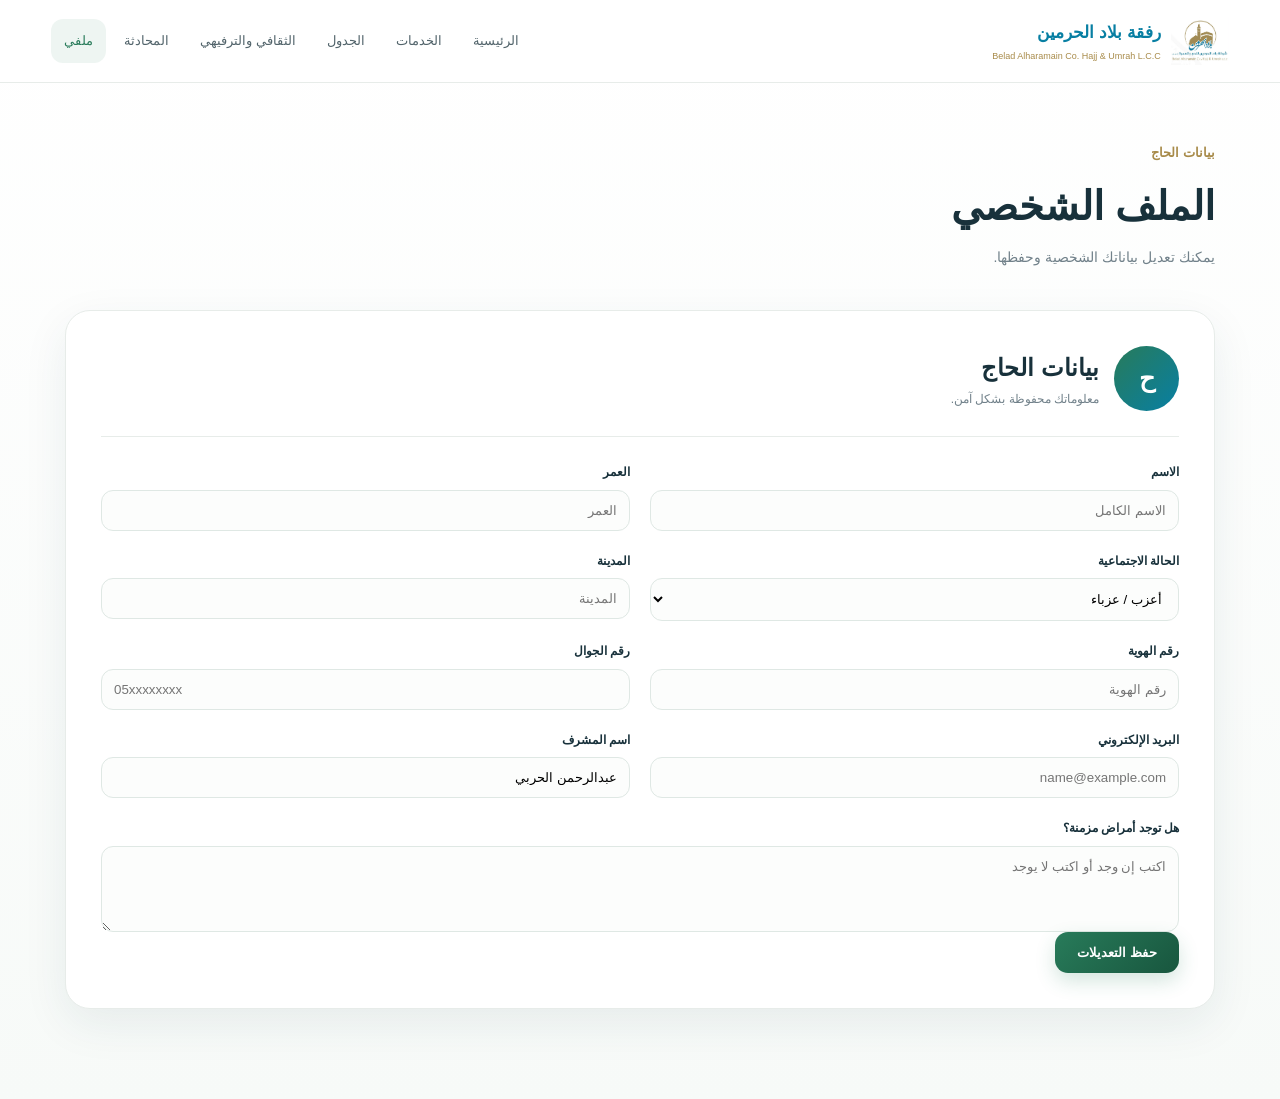
==== commit 216088b1: "Update account.html" ====
--- a/account.html
+++ b/account.html
@@ -26,7 +26,7 @@
 <a href="index.html"
 class="logo-area">
 
-<img src="images/logo.png">
+<img src="logo.png">
 
 <div>
 <h3>رفقة بلاد الحرمين</h3>
